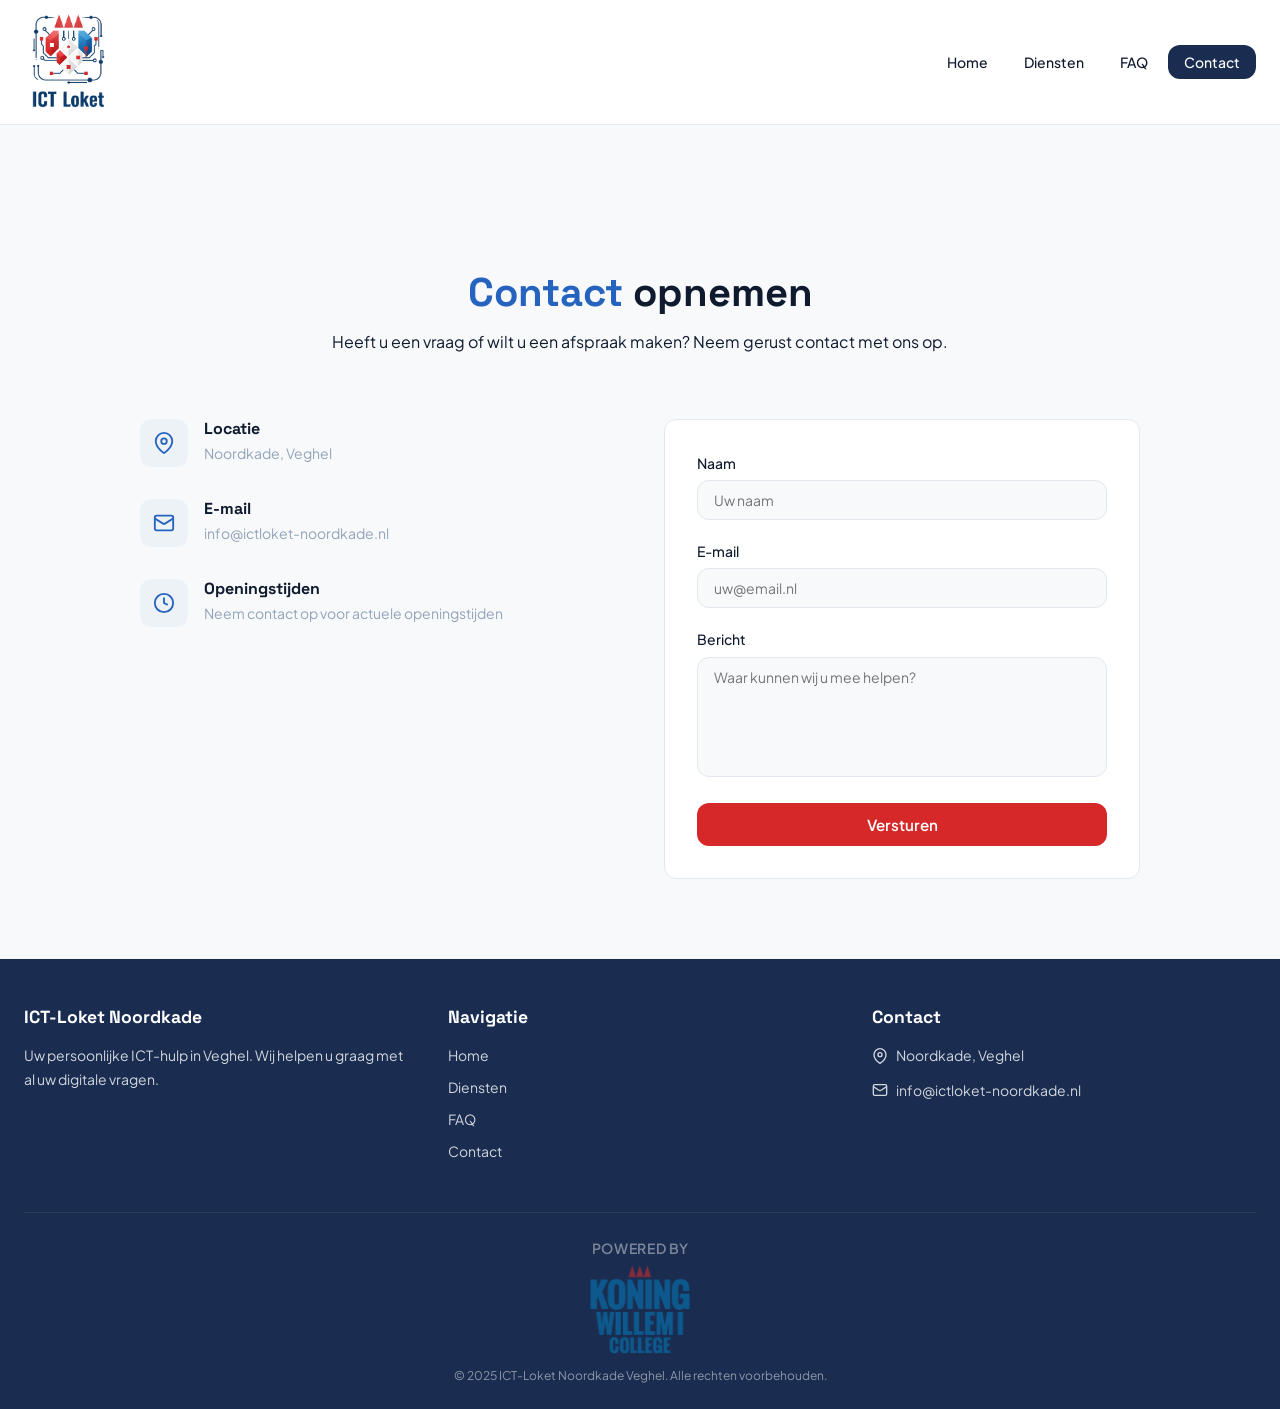
==== contact.html @ ef648c14 "eerste live commit" ====
<!DOCTYPE html>
<html lang="nl">
<head>
  <meta charset="UTF-8" />
  <meta name="viewport" content="width=device-width, initial-scale=1.0" />
  <title>Contact | ICT-Loket Noordkade Veghel</title>
  <meta name="description" content="Neem contact op met het ICT-Loket Noordkade in Veghel." />
  <link rel="stylesheet" href="/css/styles.css" />
  <link rel="icon" href="/favicon.ico" />
</head>
<body>

  <!-- HEADER -->
  <header class="header">
    <div class="container">
      <nav class="nav">
        <a href="/index.html" class="nav-brand">
          <img src="/images/logo.png" alt="ICT-Loket logo" />
        </a>
        <input type="checkbox" id="nav-check" class="nav-check" aria-label="Menu openen" />
        <label for="nav-check" class="nav-toggle">
          <span class="hamburger"></span>
        </label>
        <ul class="nav-links">
          <li><a href="/index.html">Home</a></li>
          <li><a href="/diensten.html">Diensten</a></li>
          <li><a href="/faq.html">FAQ</a></li>
          <li><a href="/contact.html" class="active">Contact</a></li>
        </ul>
      </nav>
    </div>
  </header>

  <!-- CONTACT -->
  <section class="section">
    <div class="container">
      <div class="page-header animate-in">
        <h1><span class="highlight">Contact</span> opnemen</h1>
        <p>Heeft u een vraag of wilt u een afspraak maken? Neem gerust contact met ons op.</p>
      </div>

      <div class="contact-grid">
        <!-- Info -->
        <div class="contact-info animate-in animate-delay-1">
          <div class="contact-item">
            <div class="contact-item-icon">
              <svg xmlns="http://www.w3.org/2000/svg" fill="none" viewBox="0 0 24 24" stroke="currentColor" stroke-width="2"><path d="M21 10c0 7-9 13-9 13s-9-6-9-13a9 9 0 0 1 18 0z"/><circle cx="12" cy="10" r="3"/></svg>
            </div>
            <div>
              <h3>Locatie</h3>
              <p>Noordkade, Veghel</p>
            </div>
          </div>
          <div class="contact-item">
            <div class="contact-item-icon">
              <svg xmlns="http://www.w3.org/2000/svg" fill="none" viewBox="0 0 24 24" stroke="currentColor" stroke-width="2"><rect x="2" y="4" width="20" height="16" rx="2"/><path d="m22 7-8.97 5.7a1.94 1.94 0 0 1-2.06 0L2 7"/></svg>
            </div>
            <div>
              <h3>E-mail</h3>
              <p>info@ictloket-noordkade.nl</p>
            </div>
          </div>
          <div class="contact-item">
            <div class="contact-item-icon">
              <svg xmlns="http://www.w3.org/2000/svg" fill="none" viewBox="0 0 24 24" stroke="currentColor" stroke-width="2"><circle cx="12" cy="12" r="10"/><polyline points="12 6 12 12 16 14"/></svg>
            </div>
            <div>
              <h3>Openingstijden</h3>
              <p>Neem contact op voor actuele openingstijden</p>
            </div>
          </div>
        </div>

        <!-- Form -->
        <div class="animate-in animate-delay-2">
          <form class="contact-form" onsubmit="event.preventDefault(); this.innerHTML='<div style=&quot;text-align:center;padding:3rem 1rem&quot;><h3 style=&quot;font-family:var(--font-heading);margin-bottom:0.5rem&quot;>Bedankt!</h3><p style=&quot;color:var(--muted)&quot;>Wij nemen zo snel mogelijk contact met u op.</p></div>'">
            <div class="form-group">
              <label for="name">Naam</label>
              <input type="text" id="name" placeholder="Uw naam" required />
            </div>
            <div class="form-group">
              <label for="email">E-mail</label>
              <input type="email" id="email" placeholder="uw@email.nl" required />
            </div>
            <div class="form-group">
              <label for="message">Bericht</label>
              <textarea id="message" placeholder="Waar kunnen wij u mee helpen?" required></textarea>
            </div>
            <button type="submit" class="btn-submit">Versturen</button>
          </form>
        </div>
      </div>
    </div>
  </section>

  <!-- FOOTER -->
  <footer class="footer">
    <div class="container">
      <div class="footer-grid">
        <div>
          <h3>ICT-Loket Noordkade</h3>
          <p>Uw persoonlijke ICT-hulp in Veghel. Wij helpen u graag met al uw digitale vragen.</p>
        </div>
        <div>
          <h3>Navigatie</h3>
          <a href="/home.html">Home</a>
          <a href="/diensten.html">Diensten</a>
          <a href="/faq.html">FAQ</a>
          <a href="/contact.html">Contact</a>
        </div>
        <div>
          <h3>Contact</h3>
          <div class="footer-contact-item">
            <svg xmlns="http://www.w3.org/2000/svg" fill="none" viewBox="0 0 24 24" stroke="currentColor" stroke-width="2"><path d="M21 10c0 7-9 13-9 13s-9-6-9-13a9 9 0 0 1 18 0z"/><circle cx="12" cy="10" r="3"/></svg>
            <span>Noordkade, Veghel</span>
          </div>
          <div class="footer-contact-item">
            <svg xmlns="http://www.w3.org/2000/svg" fill="none" viewBox="0 0 24 24" stroke="currentColor" stroke-width="2"><rect x="2" y="4" width="20" height="16" rx="2"/><path d="m22 7-8.97 5.7a1.94 1.94 0 0 1-2.06 0L2 7"/></svg>
            <span>info@ictloket-noordkade.nl</span>
          </div>
        </div>
      </div>
      <div class="footer-bottom">
        <div class="footer-powered-by">
          <span>Powered by</span>
          <img src="images/logo_blue_red.png" alt="Powered by logo" class="footer-logo" />
        </div>
        &copy; 2025 ICT-Loket Noordkade Veghel. Alle rechten voorbehouden.
      </div>
    </div>
  </footer>

</body>
</html>
---- css/styles.css ----
@import url('https://fonts.googleapis.com/css2?family=Plus+Jakarta+Sans:wght@300;400;500;600;700;800&family=Space+Grotesk:wght@400;500;600;700&display=swap');

/* ===== DESIGN TOKENS ===== */
:root {
  --bg: #f7f9fb;
  --fg: #0f1a2e;
  --card: #ffffff;
  --card-border: #e2e8f0;
  --primary: #1a2d50;
  --primary-fg: #ffffff;
  --secondary: #edf2f7;
  --secondary-fg: #1a2d50;
  --muted: #94a3b8;
  --accent: #d62828;
  --accent-fg: #ffffff;
  --brand-blue: #2563be;
  --brand-navy: #1a2d50;
  --brand-red: #d62828;
  --radius: 0.75rem;
  --font-heading: 'Space Grotesk', sans-serif;
  --font-body: 'Plus Jakarta Sans', sans-serif;
}

/* ===== RESET & BASE ===== */
*,
*::before,
*::after {
  box-sizing: border-box;
  margin: 0;
  padding: 0;
}

html {
  scroll-behavior: smooth;
}

body {
  font-family: var(--font-body);
  background: var(--bg);
  color: var(--fg);
  line-height: 1.6;
  -webkit-font-smoothing: antialiased;
}

h1,
h2,
h3,
h4,
h5,
h6 {
  font-family: var(--font-heading);
  line-height: 1.2;
}

a {
  text-decoration: none;
  color: inherit;
}

ul {
  list-style: none;
}

img {
  max-width: 100%;
  height: auto;
  display: block;
}

/* ===== CONTAINER ===== */
.container {
  max-width: 1280px;
  margin: 0 auto;
  padding: 0 1.5rem;
}

/* ===== HEADER / NAV ===== */
.header {
  position: sticky;
  top: 0;
  z-index: 100;
  background: rgba(255, 255, 255, 0.92);
  backdrop-filter: blur(12px);
  border-bottom: 1px solid var(--card-border);
}

.nav {
  display: flex;
  align-items: center;
  justify-content: space-between;
  padding: 0.75rem 0;
  position: relative;
}

.nav-brand img {
  height: 100px;
  width: auto;
}

.nav-check {
  display: none;
}

.nav-toggle {
  display: none;
  cursor: pointer;
  padding: 0.5rem;
  width: 40px;
  height: 40px;
  align-items: center;
  justify-content: center;
}

.hamburger,
.hamburger::before,
.hamburger::after {
  display: block;
  width: 20px;
  height: 2px;
  background: var(--fg);
  border-radius: 2px;
  transition: transform 0.3s, opacity 0.3s;
  position: relative;
}

.hamburger::before,
.hamburger::after {
  content: '';
  position: absolute;
  left: 0;
}

.hamburger::before {
  top: -6px;
}

.hamburger::after {
  top: 6px;
}

.nav-check:checked~.nav-toggle .hamburger {
  background: transparent;
}

.nav-check:checked~.nav-toggle .hamburger::before {
  top: 0;
  transform: rotate(45deg);
}

.nav-check:checked~.nav-toggle .hamburger::after {
  top: 0;
  transform: rotate(-45deg);
}

.nav-links {
  display: flex;
  align-items: center;
  gap: 0.25rem;
}

.nav-links a {
  padding: 0.5rem 1rem;
  border-radius: var(--radius);
  font-size: 0.875rem;
  font-weight: 500;
  transition: background 0.2s;
}

.nav-links a:hover {
  background: var(--secondary);
}

.nav-links a.active {
  background: var(--primary);
  color: var(--primary-fg);
}

@media (max-width: 768px) {
  .nav-toggle {
    display: flex;
  }

  .nav-links {
    display: none;
    flex-direction: column;
    position: absolute;
    top: 100%;
    left: 0;
    right: 0;
    background: white;
    border-top: 1px solid var(--card-border);
    padding: 1rem;
  }

  .nav-check:checked~.nav-links {
    display: flex;
  }
}

/* ===== HERO ===== */
.hero {
  background: linear-gradient(135deg, var(--primary), var(--brand-navy), var(--brand-blue));
  background-image: url('../images/hero.png');
  padding: 6rem 0;
  position: relative;
  overflow: hidden;
  background-size: cover;
  background-position: center;
}

.hero-content {
  position: relative;
  z-index: 1;
  max-width: 640px;
}

.hero h1 {
  font-size: 3rem;
  color: var(--primary-fg);
  margin-bottom: 1.5rem;
}

.hero h1 .highlight {
  color: var(--accent);
}

.hero p {
  font-size: 1.125rem;
  color: rgba(255, 255, 255, 0.8);
  margin-bottom: 2rem;
}

.hero-buttons {
  display: flex;
  flex-wrap: wrap;
  gap: 1rem;
}

.btn-accent {
  display: inline-flex;
  align-items: center;
  gap: 0.5rem;
  background: var(--accent);
  color: var(--accent-fg);
  padding: 0.75rem 1.5rem;
  border-radius: var(--radius);
  font-weight: 600;
  font-size: 0.95rem;
  border: none;
  cursor: pointer;
  transition: opacity 0.2s;
}

.btn-accent:hover {
  opacity: 0.9;
}

.btn-outline {
  display: inline-flex;
  align-items: center;
  gap: 0.5rem;
  background: rgba(255, 255, 255, 0.1);
  color: var(--primary-fg);
  border: 1px solid rgba(255, 255, 255, 0.2);
  padding: 0.75rem 1.5rem;
  border-radius: var(--radius);
  font-weight: 600;
  font-size: 0.95rem;
  cursor: pointer;
  transition: background 0.2s;
}

.btn-outline:hover {
  background: rgba(255, 255, 255, 0.2);
}


/* ===== SECTIONS ===== */
.section {
  padding: 5rem 0;
}

.section-header {
  text-align: center;
  margin-bottom: 3rem;
}

.section-header h2 {
  font-size: 2rem;
  margin-bottom: 0.75rem;
}

.section-header h2 .highlight {
  color: var(--brand-blue);
}

.page-header {
  padding: 4rem 0;
  text-align: center;
}

.page-header h1 {
  font-size: 2.5rem;
  margin-bottom: 0.75rem;
}

.page-header h1 .highlight {
  color: var(--brand-blue);
}

/* ===== CTA SECTION ===== */
.cta {
  background: var(--secondary);
  padding: 4rem 0;
  text-align: center;
}

.cta p {
  color: var(--muted);
  max-width: 480px;
  margin: 0 auto 2rem;
}

.cta h2 {
  font-size: 1.75rem;
  font-weight: 700;
  margin-bottom: 0.75rem;
}

/* ===== FAQ ACCORDION ===== */
/* ===== ACCORDION / FAQ ===== */
.faq-list {
  max-width: 720px;
  margin: 0 auto;
  display: flex;
  flex-direction: column;
  gap: 0.75rem;
}

.faq-item {
  background: var(--card);
  border: 1px solid var(--card-border);
  border-radius: var(--radius);
  overflow: hidden;
}

.faq-question {
  width: 100%;
  padding: 1.25rem 1.5rem;
  cursor: pointer;
  font-family: var(--font-heading);
  font-size: 1rem;
  font-weight: 600;
  color: var(--fg);
  list-style: none;
  display: flex;
  align-items: center;
  justify-content: space-between;
  transition: background 0.2s;
}

.faq-question::-webkit-details-marker {
  display: none;
}

.faq-question::after {
  content: '';
  width: 10px;
  height: 10px;
  border-right: 2px solid var(--muted);
  border-bottom: 2px solid var(--muted);
  transform: rotate(45deg);
  transition: transform 0.3s;
  flex-shrink: 0;
  margin-left: 1rem;
}

.faq-item[open] .faq-question::after {
  transform: rotate(-135deg);
}

.faq-question:hover {
  background: var(--secondary);
}

.faq-answer {
  padding: 0 1.5rem 1.25rem;
}

.faq-answer p {
  color: var(--muted);
  font-size: 0.925rem;
  line-height: 1.7;
}

details {
  border: 1px solid #ccc;
  border-radius: 6px;
  margin-bottom: 10px;
  background: #fafafa;
  transition: 0.3s;
}

details[open] {
  background: #f0f0f0;
}

details[open] summary::after {
  transform: rotate(90deg);
}

summary {
  font-weight: bold;
  cursor: pointer;
  outline: none;
  list-style: none;
  display: flex;
  justify-content: space-between;
  align-items: center;
}

summary::after {
  content: "\25B6";
  transition: transform 0.3s ease;
}

.faq-awnser {
  display: grid;
  grid-template-rows: 0fr;
  transition: grid-template-rows 0.65s ease;
  margin-top: 10px;
  font-size: 14px;
  color: #333;
  line-height: 1.5
}

.faq-awnser>* {
  overflow: hidden;
  padding: 0 12px;
}

details[open] .faq-awnser {
  grid-template-rows: 1fr;
  transition: grid-template-rows 0.65s ease;
}

details[open] .faq-awnser>* {
  padding-bottom: 12px;
}

.faq-content {
  display: flex;
  flex-direction: row;
  gap: 24px;
}

.faq-text {
  flex: 1 1 auto;
}

.faq-text ol {
  padding-left: 20px;
  margin-top: 8px;
}

.faq-text ol li::marker {
  margin-left: 0;
}

.faq-image {
  flex: 1 0 33%;
}

.faq-image img {
  width: 100%;
  display: block;
}

/* ===== CONTACT ===== */
.contact-grid {
  display: grid;
  grid-template-columns: 1fr 1fr;
  gap: 3rem;
  max-width: 1000px;
  margin: 0 auto;
}

.contact-info {
  display: flex;
  flex-direction: column;
  gap: 2rem;
}

.contact-item {
  display: flex;
  align-items: flex-start;
  gap: 1rem;
}

.contact-item-icon {
  width: 48px;
  height: 48px;
  background: var(--secondary);
  border-radius: 0.75rem;
  display: flex;
  align-items: center;
  justify-content: center;
  flex-shrink: 0;
  color: var(--brand-blue);
}

.contact-item-icon svg {
  width: 22px;
  height: 22px;
}

.contact-item h3 {
  font-size: 1rem;
  font-weight: 700;
  margin-bottom: 0.25rem;
}

.contact-item p {
  color: var(--muted);
  font-size: 0.875rem;
}

/* Form */
.contact-form {
  background: var(--card);
  border: 1px solid var(--card-border);
  border-radius: var(--radius);
  padding: 2rem;
}

.form-group {
  margin-bottom: 1.25rem;
}

.form-group label {
  display: block;
  font-size: 0.875rem;
  font-weight: 500;
  margin-bottom: 0.375rem;
}

.form-group input,
.form-group textarea {
  width: 100%;
  padding: 0.625rem 1rem;
  border: 1px solid var(--card-border);
  border-radius: var(--radius);
  background: var(--bg);
  color: var(--fg);
  font-family: var(--font-body);
  font-size: 0.875rem;
  transition: border-color 0.2s, box-shadow 0.2s;
}

.form-group input:focus,
.form-group textarea:focus {
  outline: none;
  border-color: var(--brand-blue);
  box-shadow: 0 0 0 3px rgba(37, 99, 190, 0.15);
}

.form-group textarea {
  resize: none;
  min-height: 120px;
}

.btn-submit {
  width: 100%;
  padding: 0.75rem;
  background: var(--accent);
  color: var(--accent-fg);
  border: none;
  border-radius: var(--radius);
  font-family: var(--font-body);
  font-weight: 600;
  font-size: 0.95rem;
  cursor: pointer;
  transition: opacity 0.2s;
}

.btn-submit:hover {
  opacity: 0.9;
}


/* ===== FOOTER ===== */
.footer {
  background: var(--primary);
  color: var(--primary-fg);
  padding: 3rem 0 0;
}

.footer-grid {
  display: grid;
  grid-template-columns: repeat(3, 1fr);
  gap: 2.5rem;
  padding-bottom: 2.5rem;
}

.footer-bottom {
  border-top: 1px solid rgba(255, 255, 255, 0.15);
  padding: 1.5rem 0;
  text-align: center;
  font-size: 0.75rem;
  opacity: 0.5;
}

.footer-powered-by {
  display: flex;
  flex-direction: column;
  align-items: center;
  justify-content: center;
  gap: 0.35rem;
  margin-bottom: 0.75rem;
  color: rgba(255, 255, 255, 0.85);
  font-size: 0.875rem;
}

.footer-powered-by span {
  font-weight: 600;
  text-transform: uppercase;
  letter-spacing: 0.05em;
}

.footer-logo {
  max-width: 100px;
  width: 100%;
  height: auto;
  display: block;
}

.footer h3 {
  font-size: 1.1rem;
  font-weight: 700;
  margin-bottom: 1rem;
}

.footer p,
.footer a {
  font-size: 0.875rem;
  opacity: 0.8;
  line-height: 1.7;
}

.footer a {
  display: block;
  margin-bottom: 0.5rem;
  transition: opacity 0.2s;
}

.footer a:hover {
  opacity: 1;
}

.footer-contact-item {
  display: flex;
  align-items: center;
  gap: 0.5rem;
  margin-bottom: 0.75rem;
  font-size: 0.875rem;
  opacity: 0.8;
}

.footer-contact-item svg {
  width: 16px;
  height: 16px;
  flex-shrink: 0;
}

/* ===== ANIMATIONS ===== */
@keyframes fadeInUp {
  from {
    opacity: 0;
    transform: translateY(20px);
  }

  to {
    opacity: 1;
    transform: translateY(0);
  }
}

.animate-in {
  animation: fadeInUp 0.6s ease forwards;
}

/* ============================================================
   ===== HERSCHREVEN: EXPANDABLE CARDS (SMOOTH ANIMATION) =====
   ============================================================ */

.cards-grid {
  display: grid;
  grid-template-columns: repeat(3, 1fr);
  gap: 1.5rem;
  max-width: 1100px;
  margin: 0 auto;
}

@media (max-width: 768px) {
  .cards-grid {
    grid-template-columns: 1fr;
  }

  .footer-grid {
    grid-template-columns: 1fr;
  }
}

.card {
  background: var(--card);
  border: 1px solid var(--card-border);
  border-radius: var(--radius);
  padding: 2rem;
  cursor: pointer;
  position: relative;
  transition: border-color 0.3s ease, box-shadow 0.3s ease, transform 0.3s ease;
  overflow: hidden;
  display: flex;
  flex-direction: column;
}

.card:hover:not(.is-expanded) {
  box-shadow: 0 10px 25px rgba(0, 0, 0, 0.05);
  border-color: var(--brand-blue);
  transform: translateY(-4px);
}

/* De Grid Wrapper truc voor vloeiende animatie */
.card-details-wrapper {
  display: grid;
  grid-template-rows: 0fr;
  transition: grid-template-rows 0.5s cubic-bezier(0.4, 0, 0.2, 1);
}

.card.is-expanded .card-details-wrapper {
  grid-template-rows: 1fr;
}

.card-details {
  min-height: 0;
  overflow: hidden;
  opacity: 0;
  transition: opacity 0.4s ease;
}

.card.is-expanded .card-details {
  opacity: 1;
  padding-top: 1.5rem;
}

.card-header {
  display: flex;
  justify-content: space-between;
  align-items: flex-start;
  margin-bottom: 1.25rem;
}

.card-icon {
  width: 56px;
  height: 56px;
  background: var(--secondary);
  border-radius: 0.75rem;
  display: flex;
  align-items: center;
  justify-content: center;
  color: var(--brand-blue);
  transition: all 0.3s ease;
  padding: 5px;
}

.card.is-expanded .card-icon {
  background: var(--brand-blue);
  color: white;
}

.card-close {
  opacity: 0;
  visibility: hidden;
  transition: 0.3s;
  background: none;
  border: none;
  cursor: pointer;
  color: var(--muted);
}

.card.is-expanded .card-close {
  opacity: 1;
  visibility: visible;
}

.card h3 {
  font-size: 1.25rem;
  font-weight: 700;
  margin-bottom: 0.5rem;
}

.card-summary {
  color: var(--muted);
  font-size: 0.9rem;
  transition: opacity 0.3s;
}

.card.is-expanded .card-summary {
  display: none;
}

.card-details ul {
  margin-top: 1rem;
  padding-left: 1.2rem;
  list-style: disc;
}

.card-details li {
  font-size: 0.875rem;
  margin-bottom: 0.5rem;
  color: var(--fg);
}
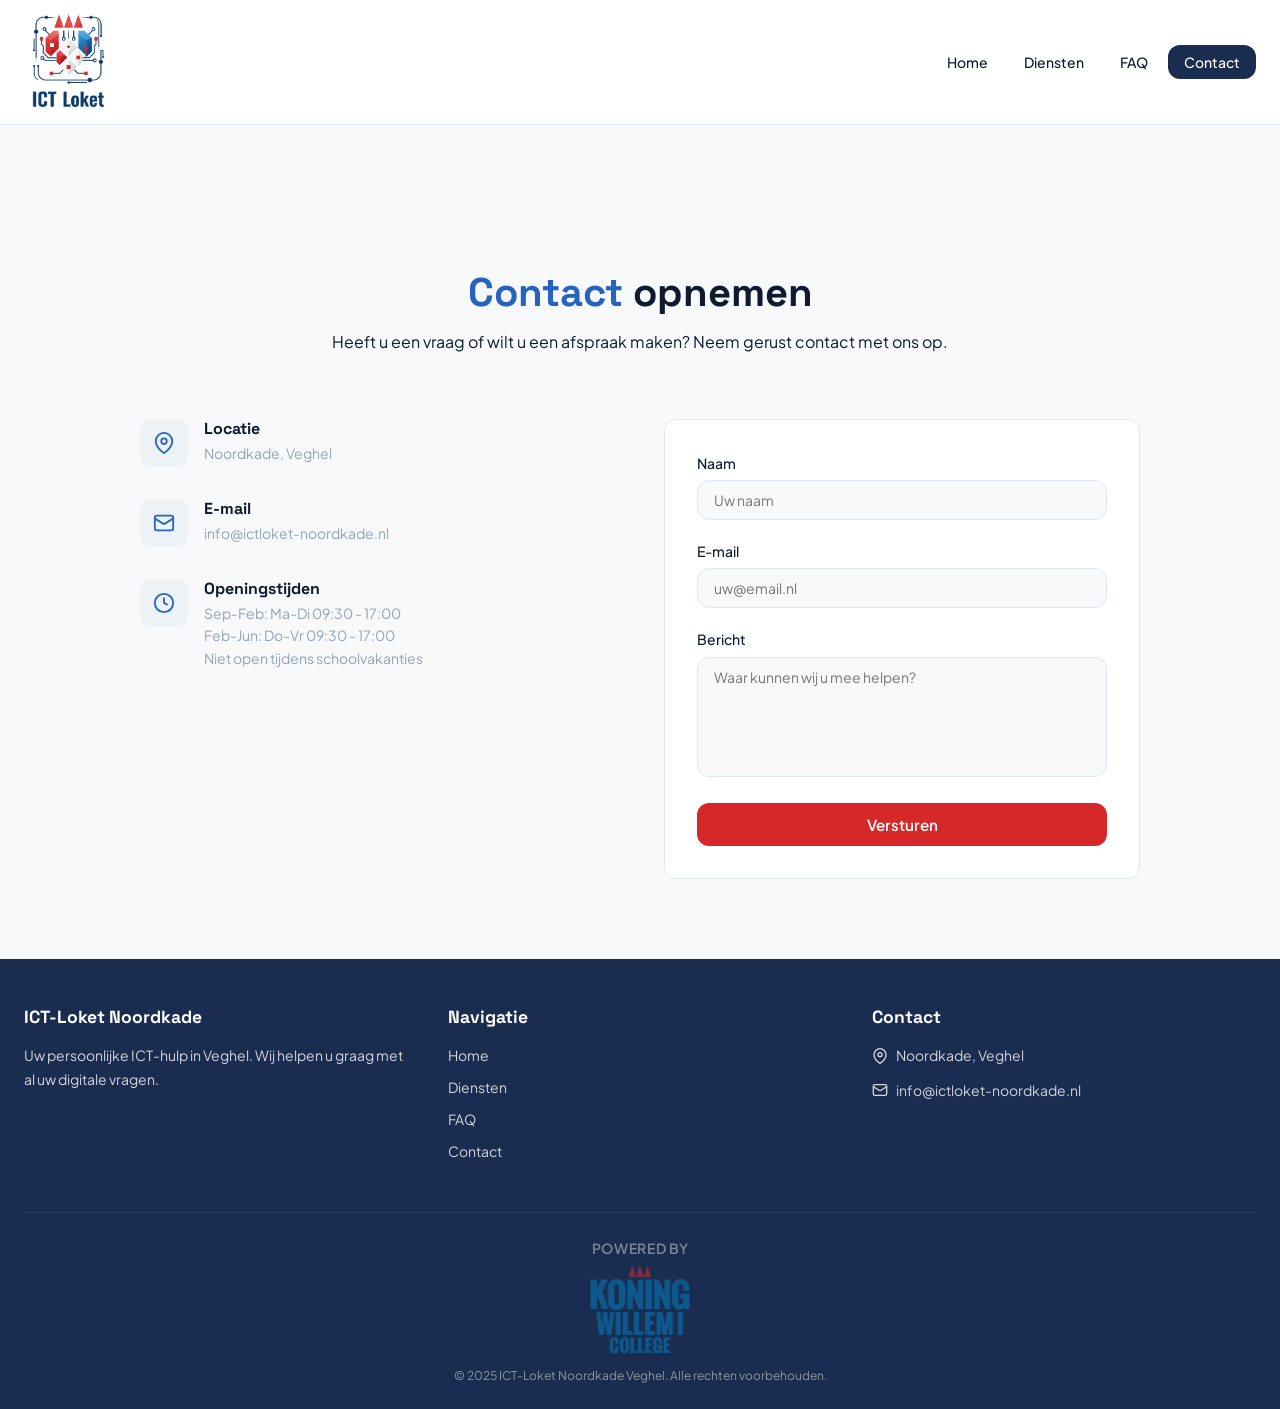
==== commit 2c33cf5d: "aanpassingen tijden" ====
--- a/contact.html
+++ b/contact.html
@@ -5,8 +5,8 @@
   <meta name="viewport" content="width=device-width, initial-scale=1.0" />
   <title>Contact | ICT-Loket Noordkade Veghel</title>
   <meta name="description" content="Neem contact op met het ICT-Loket Noordkade in Veghel." />
-  <link rel="stylesheet" href="/css/styles.css" />
-  <link rel="icon" href="/favicon.ico" />
+  <link rel="stylesheet" href="css/styles.css" />
+  <link rel="icon" href="favicon.ico" />
 </head>
 <body>
 
@@ -14,18 +14,18 @@
   <header class="header">
     <div class="container">
       <nav class="nav">
-        <a href="/index.html" class="nav-brand">
-          <img src="/images/logo.png" alt="ICT-Loket logo" />
+        <a href="index.html" class="nav-brand">
+          <img src="images/logo.png" alt="ICT-Loket logo" />
         </a>
         <input type="checkbox" id="nav-check" class="nav-check" aria-label="Menu openen" />
         <label for="nav-check" class="nav-toggle">
           <span class="hamburger"></span>
         </label>
         <ul class="nav-links">
-          <li><a href="/index.html">Home</a></li>
-          <li><a href="/diensten.html">Diensten</a></li>
-          <li><a href="/faq.html">FAQ</a></li>
-          <li><a href="/contact.html" class="active">Contact</a></li>
+          <li><a href="index.html">Home</a></li>
+          <li><a href="diensten.html">Diensten</a></li>
+          <li><a href="faq.html">FAQ</a></li>
+          <li><a href="contact.html" class="active">Contact</a></li>
         </ul>
       </nav>
     </div>
@@ -66,7 +66,9 @@
             </div>
             <div>
               <h3>Openingstijden</h3>
-              <p>Neem contact op voor actuele openingstijden</p>
+              <p>Sep-Feb: Ma-Di 09:30 - 17:00<br />
+Feb-Jun: Do-Vr 09:30 - 17:00<br />
+Niet open tijdens schoolvakanties</p>
             </div>
           </div>
         </div>
@@ -103,10 +105,10 @@
         </div>
         <div>
           <h3>Navigatie</h3>
-          <a href="/home.html">Home</a>
-          <a href="/diensten.html">Diensten</a>
-          <a href="/faq.html">FAQ</a>
-          <a href="/contact.html">Contact</a>
+          <a href="home.html">Home</a>
+          <a href="diensten.html">Diensten</a>
+          <a href="faq.html">FAQ</a>
+          <a href="contact.html">Contact</a>
         </div>
         <div>
           <h3>Contact</h3>
